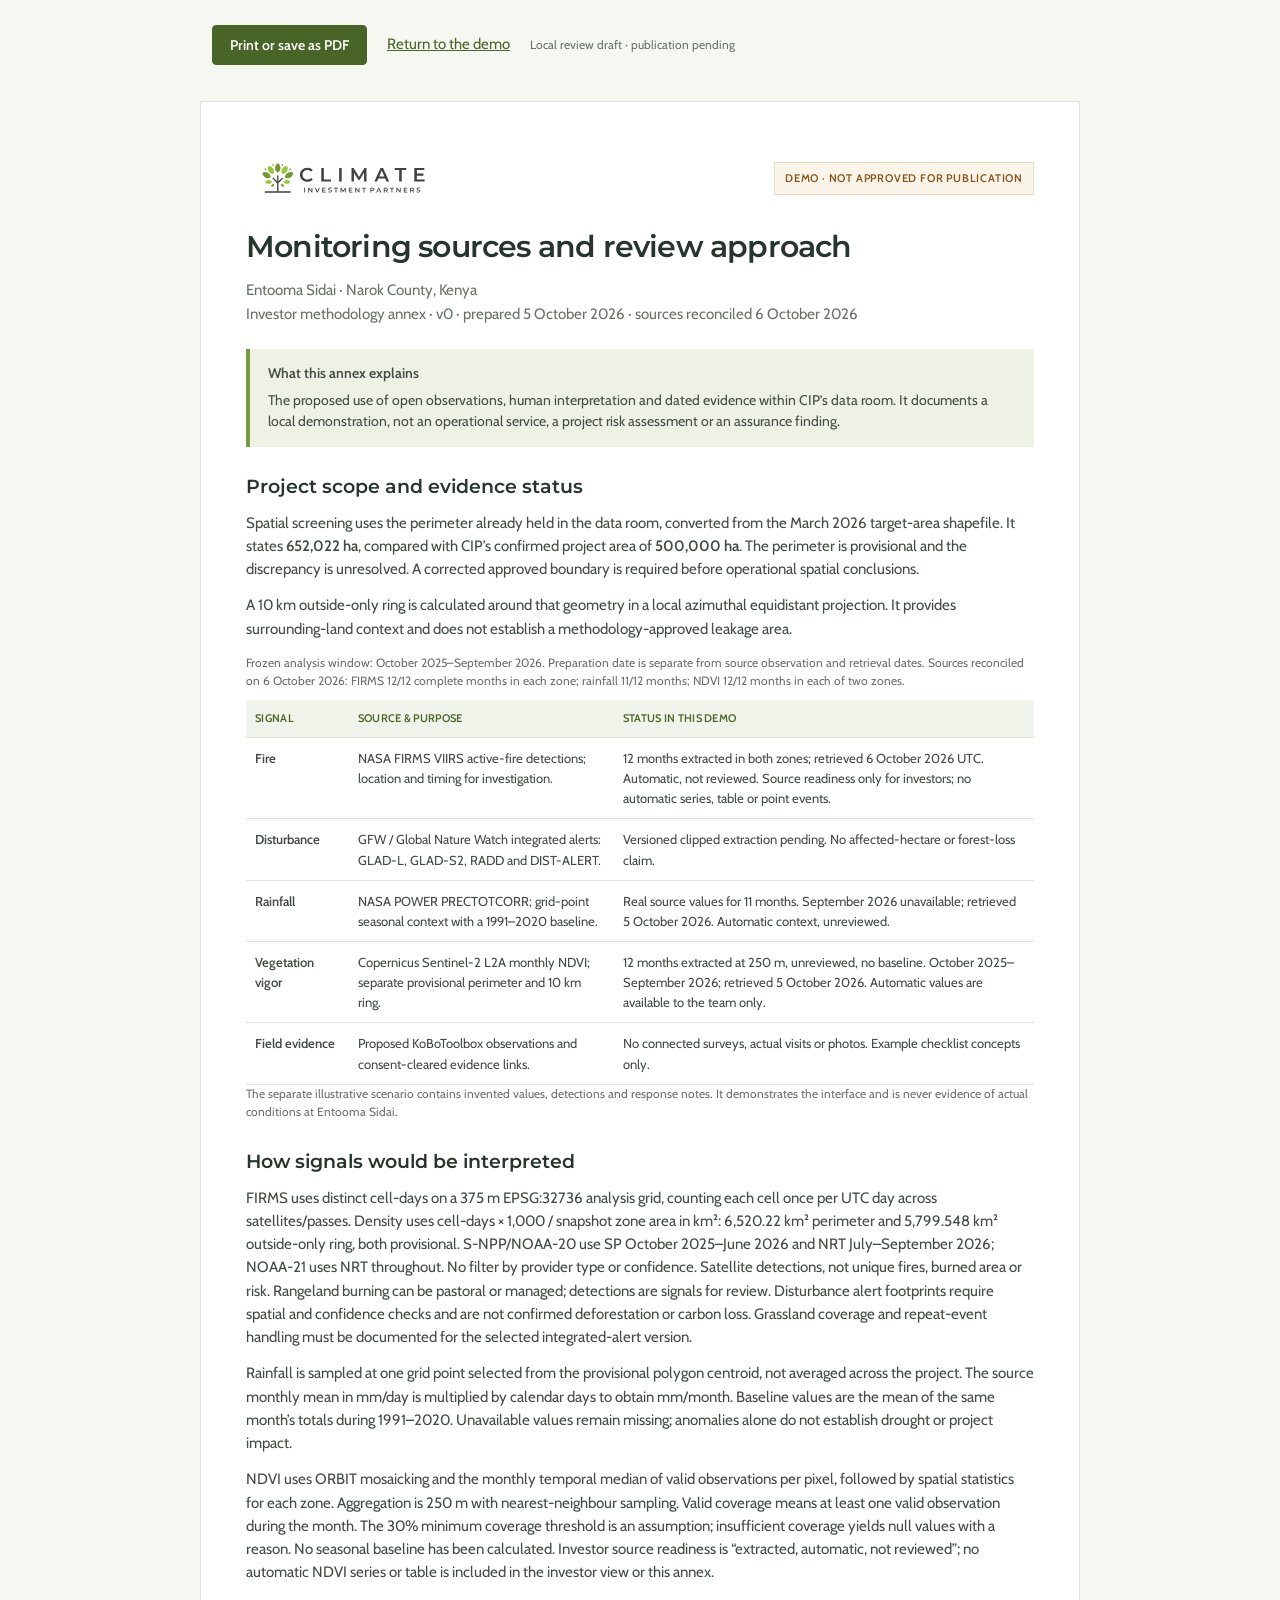
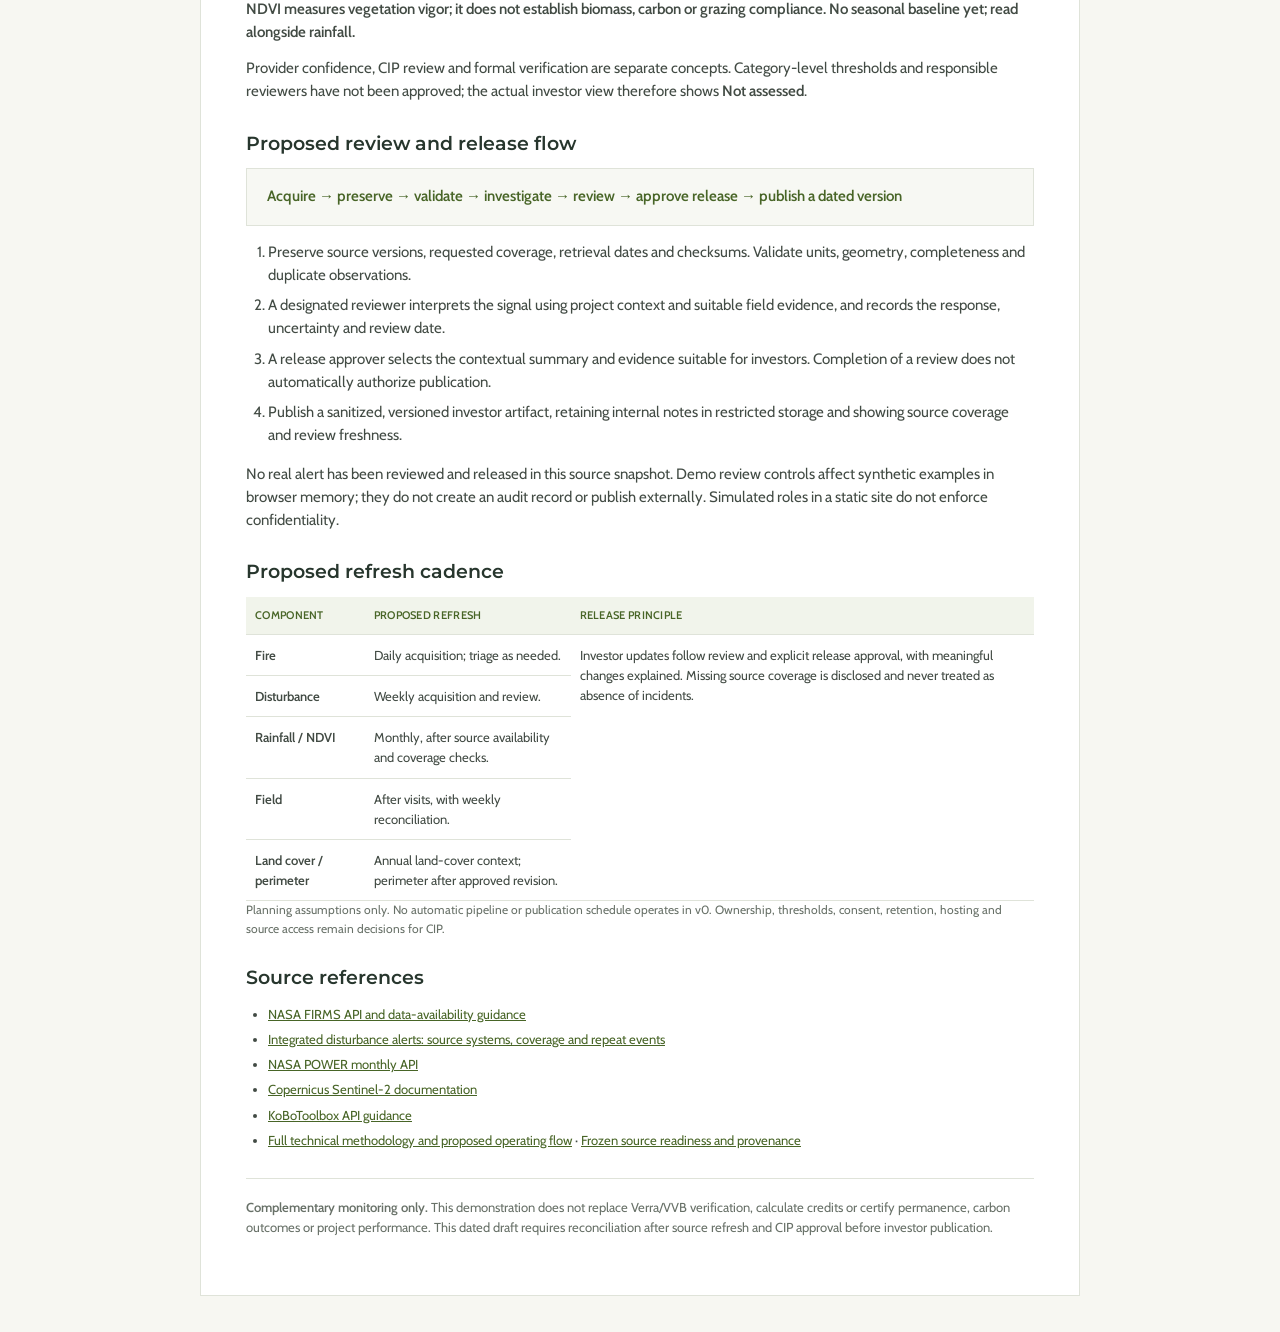
==== docs/dmrv-investor-annex.html @ c228dbfd "Publish static Monitoring prototype for final leadership review" ====
<!doctype html>
<html lang="en">
<head>
  <meta charset="utf-8">
  <meta name="viewport" content="width=device-width, initial-scale=1">
  <meta name="robots" content="noindex, nofollow">
  <title>CIP · Monitoring methodology — investor annex · DEMO</title>
  <style>
    @font-face{font-family:Cabin;src:url('../assets/fonts/cabin-400-normal-latin.woff2')}@font-face{font-family:Cabin;src:url('../assets/fonts/cabin-600-normal-latin.woff2');font-weight:600}@font-face{font-family:Montserrat;src:url('../assets/fonts/montserrat-600-normal-latin.woff2');font-weight:600}
    *{box-sizing:border-box}body{background:#f7f7f2;color:#424b44;font:15px/1.55 Cabin,Arial,sans-serif;margin:0}main{max-width:880px;margin:36px auto;background:white;padding:45px;border:1px solid #dfe3d9}a{color:#486527;text-decoration:underline}h1,h2,h3{font-family:Montserrat,Arial,sans-serif;color:#27362d;line-height:1.3}h1{font-size:30px;letter-spacing:-.8px;margin:18px 0 13px}h2{font-size:19px;margin:28px 0 12px}p{margin:0 0 13px}.header{display:flex;align-items:center;justify-content:space-between;gap:20px}.header img{width:195px}.demo{font-size:11px;font-weight:600;letter-spacing:.8px;color:#85531b;background:#fbf4e8;padding:7px 10px;border:1px solid #eadcc3}.subtitle{color:#687168}.notice{border-left:4px solid #789b42;padding:14px 18px;background:#edf2e5;margin:23px 0;font-size:14px}.notice p{margin:5px 0 0}table{width:100%;border-collapse:collapse;text-align:left;font-size:13px}th,td{padding:10px 9px;border-bottom:1px solid #dfe3d9;vertical-align:top}thead th{background:#f1f4eb;color:#486527;font-size:11px;text-transform:uppercase;letter-spacing:.3px}tbody th{font-weight:600;min-width:100px}caption{text-align:left;color:#687168;font-size:12px;margin-bottom:9px}.flow{background:#f7f8f3;border:1px solid #dfe3d9;padding:16px 20px;font-weight:600;color:#486527}.caveat{font-size:13px;color:#687168;border-top:1px solid #dfe3d9;padding-top:18px;margin-top:28px}.actions{max-width:880px;margin:25px auto;display:flex;gap:20px;align-items:center;padding:0 12px}button{font:600 14px Cabin,Arial;border:1px solid #486527;background:#486527;color:white;padding:10px 17px;border-radius:4px;cursor:pointer}ol,ul{padding-left:22px}li{margin:7px 0}.table-scroll{overflow:auto}.small{font-size:12px;color:#687168}.hash{font:11px/1.5 monospace;overflow-wrap:anywhere}.reference-list{font-size:13px}.reference-list li{margin:5px 0}
    @media(max-width:620px){main{margin:15px;padding:23px}.header{flex-wrap:wrap}h1{font-size:25px}.actions{flex-wrap:wrap}table{min-width:570px}}
    @page{size:A4;margin:16mm}@media print{body{background:white;font-size:10pt;line-height:1.45}main{border:0;margin:0;padding:0;max-width:none}.actions{display:none}h1{font-size:22pt}h2{font-size:14pt;break-after:avoid}table{font-size:9pt}tr,.notice,.flow{break-inside:avoid}.table-scroll{overflow:visible}.demo{font-size:8pt}.reference-list{font-size:9pt}.caveat{font-size:9pt}a{color:#486527}.header img{width:170px}}
  </style>
</head>
<body>
  <div class="actions"><button type="button" onclick="window.print()">Print or save as PDF</button><a href="../#/project/entooma-sidai/monitoring">Return to the demo</a><span class="small">Local review draft · publication pending</span></div>
  <main>
    <header class="header"><img src="../assets/brand/00_CIP_Hor_fullcolor.svg" alt="Climate Investment Partners"><span class="demo">DEMO · NOT APPROVED FOR PUBLICATION</span></header>
    <h1>Monitoring sources and review approach</h1>
    <p class="subtitle">Entooma Sidai · Narok County, Kenya<br>Investor methodology annex · v0 · prepared 5 October 2026 · sources reconciled 6 October 2026</p>
    <div class="notice"><strong>What this annex explains</strong><p>The proposed use of open observations, human interpretation and dated evidence within CIP’s data room. It documents a local demonstration, not an operational service, a project risk assessment or an assurance finding.</p></div>

    <h2>Project scope and evidence status</h2>
    <p>Spatial screening uses the perimeter already held in the data room, converted from the March 2026 target-area shapefile. It states <strong>652,022 ha</strong>, compared with CIP’s confirmed project area of <strong>500,000 ha</strong>. The perimeter is provisional and the discrepancy is unresolved. A corrected approved boundary is required before operational spatial conclusions.</p>
    <p>A 10 km outside-only ring is calculated around that geometry in a local azimuthal equidistant projection. It provides surrounding-land context and does not establish a methodology-approved leakage area.</p>
    <div class="table-scroll"><table>
      <caption>Frozen analysis window: October 2025–September 2026. Preparation date is separate from source observation and retrieval dates. Sources reconciled on 6 October 2026: FIRMS 12/12 complete months in each zone; rainfall 11/12 months; NDVI 12/12 months in each of two zones.</caption>
      <thead><tr><th scope="col">Signal</th><th scope="col">Source & purpose</th><th scope="col">Status in this demo</th></tr></thead>
      <tbody>
        <tr><th scope="row">Fire</th><td>NASA FIRMS VIIRS active-fire detections; location and timing for investigation.</td><td>12 months extracted in both zones; retrieved 6 October 2026 UTC. Automatic, not reviewed. Source readiness only for investors; no automatic series, table or point events.</td></tr>
        <tr><th scope="row">Disturbance</th><td>GFW / Global Nature Watch integrated alerts: GLAD-L, GLAD-S2, RADD and DIST-ALERT.</td><td>Versioned clipped extraction pending. No affected-hectare or forest-loss claim.</td></tr>
        <tr><th scope="row">Rainfall</th><td>NASA POWER PRECTOTCORR; grid-point seasonal context with a 1991–2020 baseline.</td><td>Real source values for 11 months. September 2026 unavailable; retrieved 5 October 2026. Automatic context, unreviewed.</td></tr>
        <tr><th scope="row">Vegetation vigor</th><td>Copernicus Sentinel-2 L2A monthly NDVI; separate provisional perimeter and 10 km ring.</td><td>12 months extracted at 250 m, unreviewed, no baseline. October 2025–September 2026; retrieved 5 October 2026. Automatic values are available to the team only.</td></tr>
        <tr><th scope="row">Field evidence</th><td>Proposed KoBoToolbox observations and consent-cleared evidence links.</td><td>No connected surveys, actual visits or photos. Example checklist concepts only.</td></tr>
      </tbody>
    </table></div>
    <p class="small">The separate illustrative scenario contains invented values, detections and response notes. It demonstrates the interface and is never evidence of actual conditions at Entooma Sidai.</p>

    <h2>How signals would be interpreted</h2>
    <p>FIRMS uses distinct cell-days on a 375 m EPSG:32736 analysis grid, counting each cell once per UTC day across satellites/passes. Density uses cell-days × 1,000 / snapshot zone area in km²: 6,520.22 km² perimeter and 5,799.548 km² outside-only ring, both provisional. S-NPP/NOAA-20 use SP October 2025–June 2026 and NRT July–September 2026; NOAA-21 uses NRT throughout. No filter by provider type or confidence. Satellite detections, not unique fires, burned area or risk. Rangeland burning can be pastoral or managed; detections are signals for review. Disturbance alert footprints require spatial and confidence checks and are not confirmed deforestation or carbon loss. Grassland coverage and repeat-event handling must be documented for the selected integrated-alert version.</p>
    <p>Rainfall is sampled at one grid point selected from the provisional polygon centroid, not averaged across the project. The source monthly mean in mm/day is multiplied by calendar days to obtain mm/month. Baseline values are the mean of the same month’s totals during 1991–2020. Unavailable values remain missing; anomalies alone do not establish drought or project impact.</p>
    <p>NDVI uses ORBIT mosaicking and the monthly temporal median of valid observations per pixel, followed by spatial statistics for each zone. Aggregation is 250 m with nearest-neighbour sampling. Valid coverage means at least one valid observation during the month. The 30% minimum coverage threshold is an assumption; insufficient coverage yields null values with a reason. No seasonal baseline has been calculated. Investor source readiness is “extracted, automatic, not reviewed”; no automatic NDVI series or table is included in the investor view or this annex.</p>
    <p><strong>NDVI measures vegetation vigor; it does not establish biomass, carbon or grazing compliance. No seasonal baseline yet; read alongside rainfall.</strong></p>
    <p>Provider confidence, CIP review and formal verification are separate concepts. Category-level thresholds and responsible reviewers have not been approved; the actual investor view therefore shows <strong>Not assessed</strong>.</p>

    <h2>Proposed review and release flow</h2>
    <p class="flow">Acquire → preserve → validate → investigate → review → approve release → publish a dated version</p>
    <ol>
      <li>Preserve source versions, requested coverage, retrieval dates and checksums. Validate units, geometry, completeness and duplicate observations.</li>
      <li>A designated reviewer interprets the signal using project context and suitable field evidence, and records the response, uncertainty and review date.</li>
      <li>A release approver selects the contextual summary and evidence suitable for investors. Completion of a review does not automatically authorize publication.</li>
      <li>Publish a sanitized, versioned investor artifact, retaining internal notes in restricted storage and showing source coverage and review freshness.</li>
    </ol>
    <p>No real alert has been reviewed and released in this source snapshot. Demo review controls affect synthetic examples in browser memory; they do not create an audit record or publish externally. Simulated roles in a static site do not enforce confidentiality.</p>

    <h2>Proposed refresh cadence</h2>
    <div class="table-scroll"><table><thead><tr><th scope="col">Component</th><th scope="col">Proposed refresh</th><th scope="col">Release principle</th></tr></thead><tbody>
      <tr><th scope="row">Fire</th><td>Daily acquisition; triage as needed.</td><td rowspan="5">Investor updates follow review and explicit release approval, with meaningful changes explained. Missing source coverage is disclosed and never treated as absence of incidents.</td></tr>
      <tr><th scope="row">Disturbance</th><td>Weekly acquisition and review.</td></tr>
      <tr><th scope="row">Rainfall / NDVI</th><td>Monthly, after source availability and coverage checks.</td></tr>
      <tr><th scope="row">Field</th><td>After visits, with weekly reconciliation.</td></tr>
      <tr><th scope="row">Land cover / perimeter</th><td>Annual land-cover context; perimeter after approved revision.</td></tr>
    </tbody></table></div>
    <p class="small">Planning assumptions only. No automatic pipeline or publication schedule operates in v0. Ownership, thresholds, consent, retention, hosting and source access remain decisions for CIP.</p>

    <h2>Source references</h2>
    <ul class="reference-list">
      <li><a href="https://firms.modaps.eosdis.nasa.gov/content/academy/data_api/firms_api_use.html">NASA FIRMS API and data-availability guidance</a></li>
      <li><a href="https://globalnaturewatch.org/blog/data-and-tools/integrated-deforestation-alerts/">Integrated disturbance alerts: source systems, coverage and repeat events</a></li>
      <li><a href="https://power.larc.nasa.gov/docs/services/api/temporal/monthly/">NASA POWER monthly API</a></li>
      <li><a href="https://documentation.dataspace.copernicus.eu/Data/SentinelMissions/Sentinel2.html">Copernicus Sentinel-2 documentation</a></li>
      <li><a href="https://support.kobotoolbox.org/api.html">KoBoToolbox API guidance</a></li>
      <li><a href="dmrv-methodology.md">Full technical methodology and proposed operating flow</a> · <a href="../data/monitoring/investor-source-readiness.json">Frozen source readiness and provenance</a></li>
    </ul>
    <p class="caveat"><strong>Complementary monitoring only.</strong> This demonstration does not replace Verra/VVB verification, calculate credits or certify permanence, carbon outcomes or project performance. This dated draft requires reconciliation after source refresh and CIP approval before investor publication.</p>
  </main>
</body>
</html>
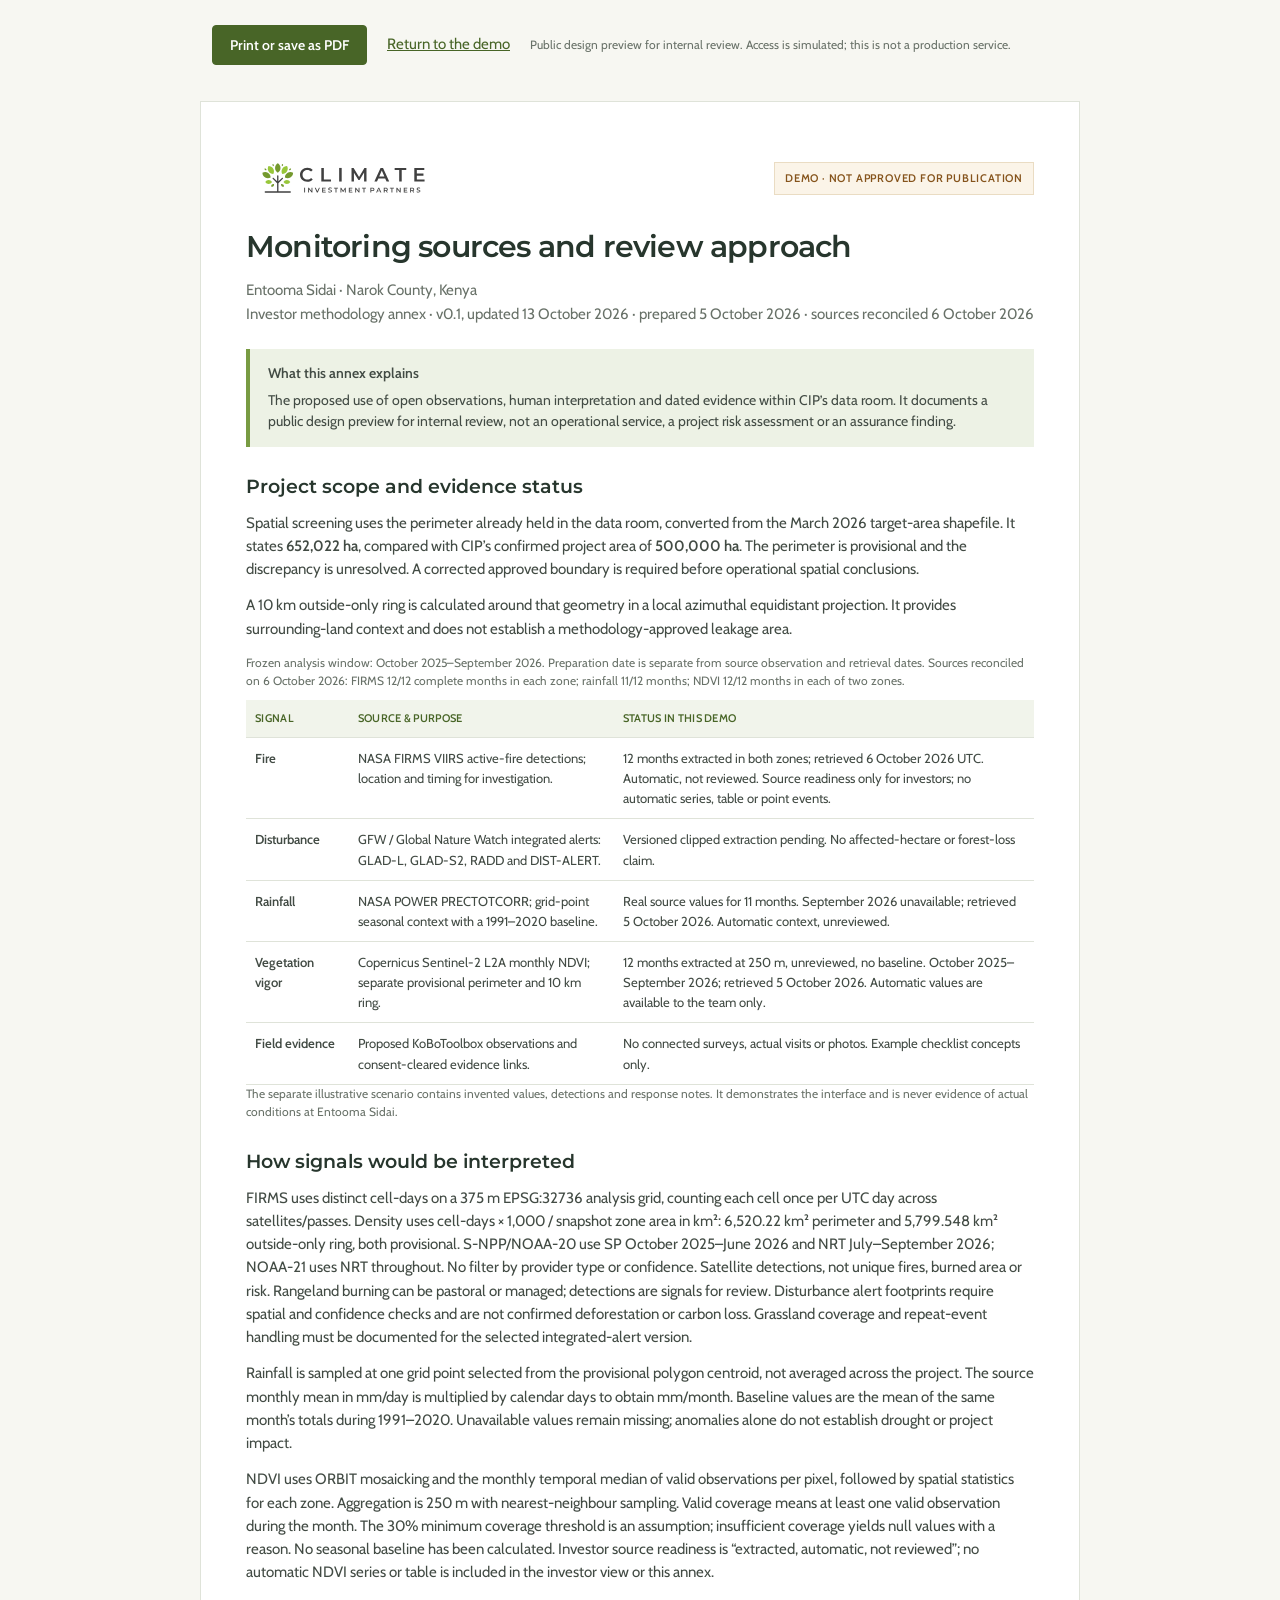
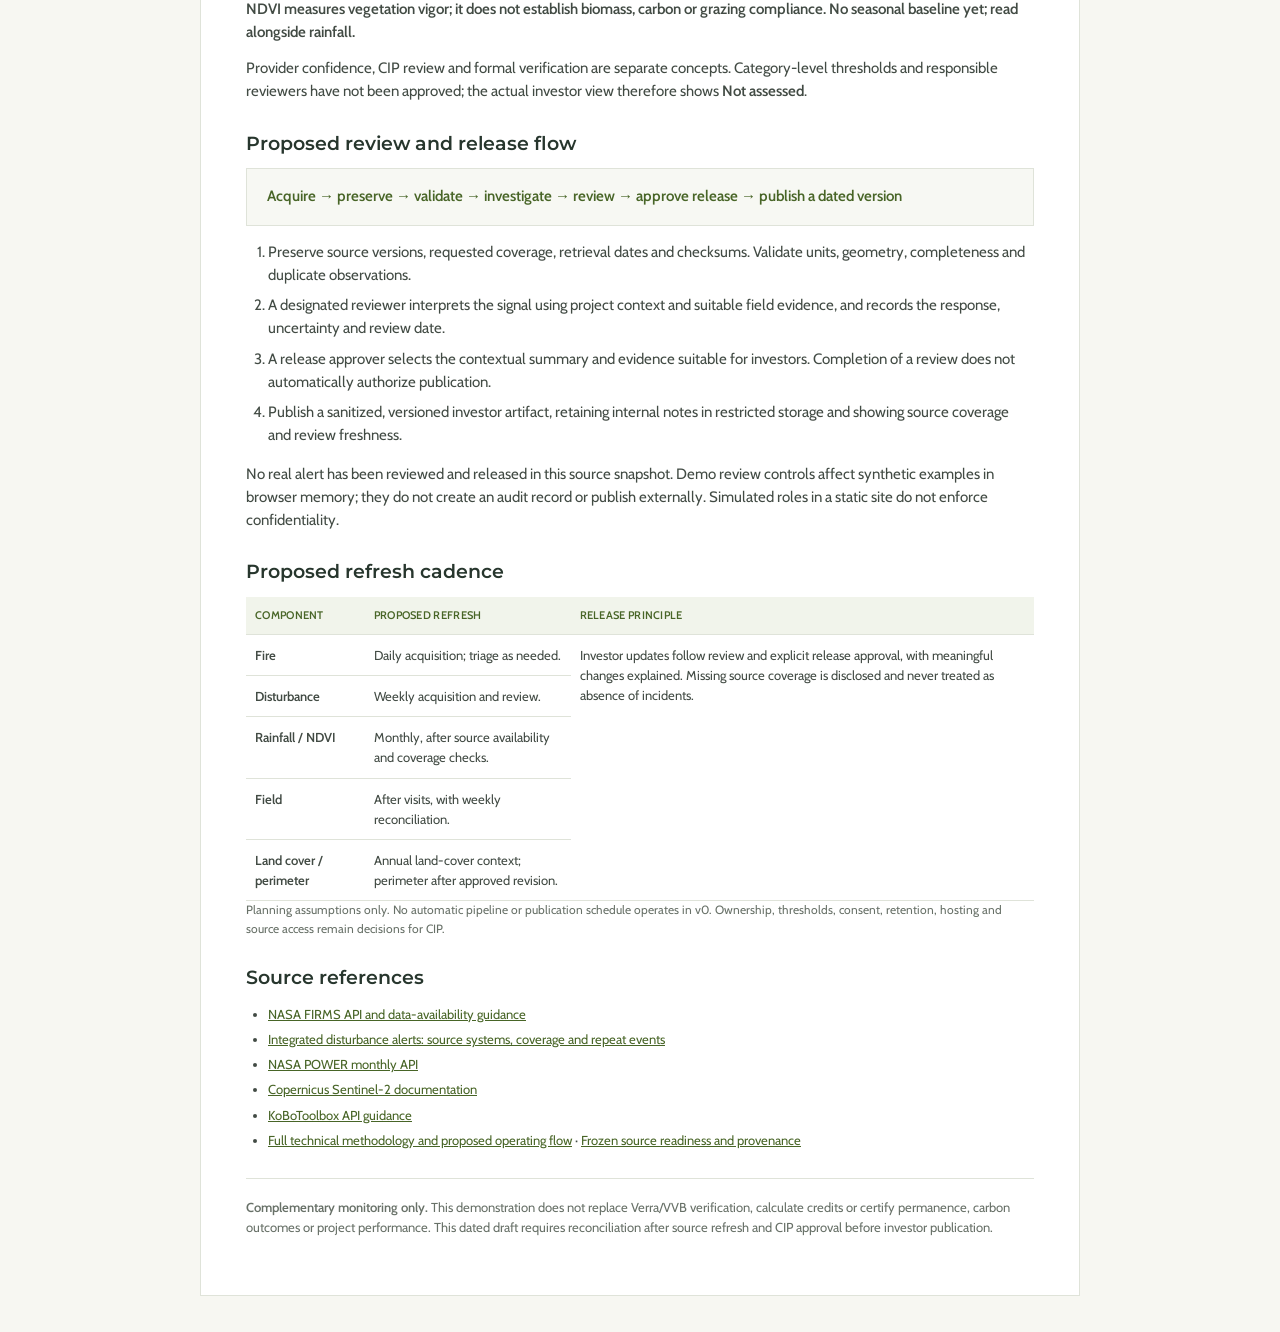
==== commit 68c71e0b: "Methodology doc: public-preview wording" ====
--- a/docs/dmrv-investor-annex.html
+++ b/docs/dmrv-investor-annex.html
@@ -13,12 +13,12 @@
   </style>
 </head>
 <body>
-  <div class="actions"><button type="button" onclick="window.print()">Print or save as PDF</button><a href="../#/project/entooma-sidai/monitoring">Return to the demo</a><span class="small">Local review draft · publication pending</span></div>
+  <div class="actions"><button type="button" onclick="window.print()">Print or save as PDF</button><a href="../#/project/entooma-sidai/monitoring">Return to the demo</a><span class="small">Public design preview for internal review. Access is simulated; this is not a production service.</span></div>
   <main>
     <header class="header"><img src="../assets/brand/00_CIP_Hor_fullcolor.svg" alt="Climate Investment Partners"><span class="demo">DEMO · NOT APPROVED FOR PUBLICATION</span></header>
     <h1>Monitoring sources and review approach</h1>
-    <p class="subtitle">Entooma Sidai · Narok County, Kenya<br>Investor methodology annex · v0 · prepared 5 October 2026 · sources reconciled 6 October 2026</p>
-    <div class="notice"><strong>What this annex explains</strong><p>The proposed use of open observations, human interpretation and dated evidence within CIP’s data room. It documents a local demonstration, not an operational service, a project risk assessment or an assurance finding.</p></div>
+    <p class="subtitle">Entooma Sidai · Narok County, Kenya<br>Investor methodology annex · v0.1, updated 13 October 2026 · prepared 5 October 2026 · sources reconciled 6 October 2026</p>
+    <div class="notice"><strong>What this annex explains</strong><p>The proposed use of open observations, human interpretation and dated evidence within CIP’s data room. It documents a public design preview for internal review, not an operational service, a project risk assessment or an assurance finding.</p></div>
 
     <h2>Project scope and evidence status</h2>
     <p>Spatial screening uses the perimeter already held in the data room, converted from the March 2026 target-area shapefile. It states <strong>652,022 ha</strong>, compared with CIP’s confirmed project area of <strong>500,000 ha</strong>. The perimeter is provisional and the discrepancy is unresolved. A corrected approved boundary is required before operational spatial conclusions.</p>
